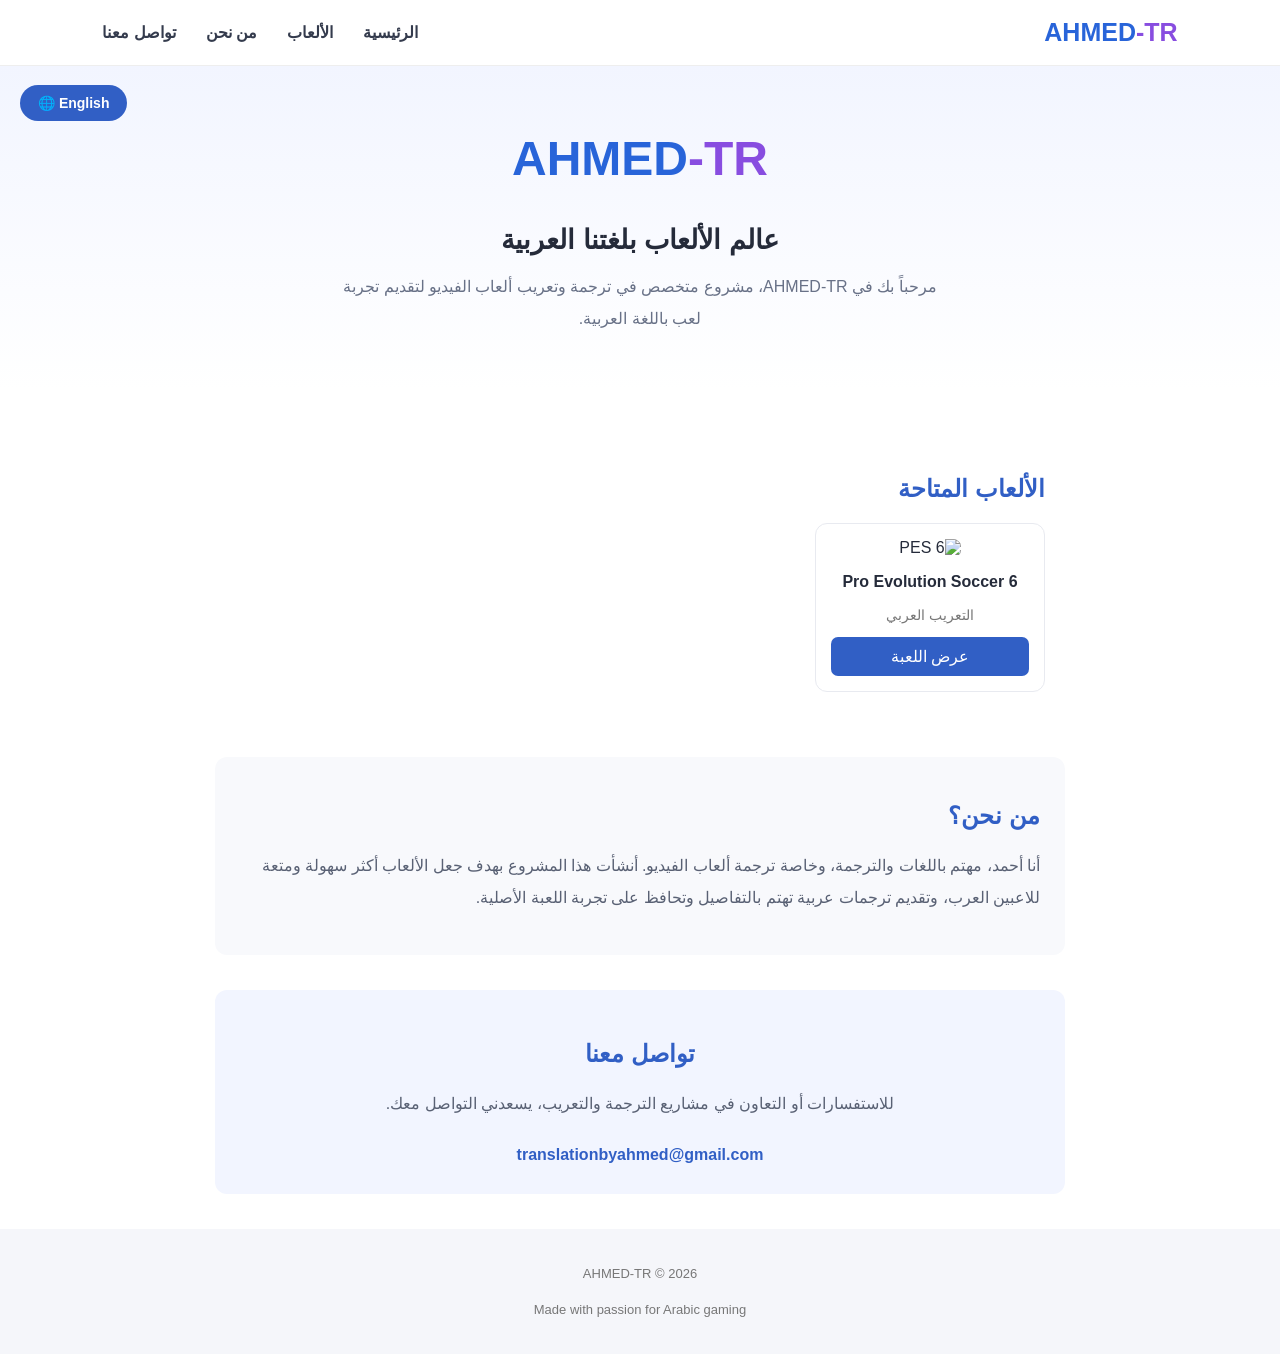
==== index.html @ 9e5cef14 "Add files via upload" ====
<!DOCTYPE html>
<html lang="ar" dir="rtl">

<head>
    <meta charset="UTF-8">
    <meta name="viewport" content="width=device-width, initial-scale=1.0">
    <title>AHMED-TR | تعريب الألعاب</title>
    <link rel="stylesheet" href="style.css">
</head>

<body>

    <nav class="navbar">
        <div class="nav-logo">AHMED<span>-TR</span></div>

        <div class="nav-links">
            <a href="index.html">الرئيسية</a>
            <a href="#games">الألعاب</a>
            <a href="#about">من نحن</a>
            <a href="#contact">تواصل معنا</a>
        </div>
    </nav>

    <a href="index-en.html" class="language-btn">English 🌐</a>

    <header class="hero">
        <div class="logo">AHMED<span>-TR</span></div>

        <h1>عالم الألعاب بلغتنا العربية</h1>

        <p>
            مرحباً بك في AHMED-TR،
            مشروع متخصص في ترجمة وتعريب ألعاب الفيديو
            لتقديم تجربة لعب باللغة العربية.
        </p>
    </header>

    <section class="games" id="games">
        <h2>الألعاب المتاحة</h2>

        <div class="game-card">
            <img src="pes6.jpg" alt="PES 6">
            <h3>Pro Evolution Soccer 6</h3>
            <p>التعريب العربي</p>
            <a href="pes6-page.html">عرض اللعبة</a>
        </div>
    </section>

    <section class="about" id="about">
        <h2>من نحن؟</h2>

        <p>
            أنا أحمد، مهتم باللغات والترجمة،
            وخاصة ترجمة ألعاب الفيديو.

            أنشأت هذا المشروع بهدف جعل الألعاب
            أكثر سهولة ومتعة للاعبين العرب،
            وتقديم ترجمات عربية تهتم بالتفاصيل
            وتحافظ على تجربة اللعبة الأصلية.
        </p>
    </section>

    <section class="contact" id="contact">
        <h2>تواصل معنا</h2>

        <p>
            للاستفسارات أو التعاون في مشاريع الترجمة والتعريب،
            يسعدني التواصل معك.
        </p>

        <a href="mailto:translationbyahmed@gmail.com">
            translationbyahmed@gmail.com
        </a>
    </section>

    <footer>
        <p>AHMED-TR © 2026</p>
        <p>Made with passion for Arabic gaming</p>
    </footer>

</body>
</html>
---- style.css ----
* {
    box-sizing: border-box;
}

html {
    scroll-behavior: smooth;
}

body {
    background: #ffffff;
    font-family: Arial, sans-serif;
    margin: 0;
    color: #252b3a;
}

/* Navigation Bar */

.navbar {
    display: flex;
    justify-content: space-between;
    align-items: center;
    padding: 18px 8%;
    background: #ffffff;
    border-bottom: 1px solid #eeeeee;
    direction: rtl;
}

.nav-logo {
    font-size: 25px;
    font-weight: 900;
    color: #2864d9;
    direction: ltr;
}

.nav-logo span {
    color: #884de0;
}

.nav-links {
    display: flex;
    align-items: center;
    gap: 30px;
}

.nav-links a {
    text-decoration: none;
    color: #343b4d;
    font-weight: bold;
    transition: 0.3s;
}

.nav-links a:hover {
    color: #884de0;
}

/* Hero Section */

.hero {
    text-align: center;
    padding: 65px 20px 55px;
    background: linear-gradient(180deg, #f2f5ff, #ffffff);
}

.logo {
    font-size: 48px;
    font-weight: 900;
    direction: ltr;
    display: inline-block;
    color: #2864d9;
    margin-bottom: 20px;
}

.logo span {
    color: #884de0;
}

.hero h1 {
    font-size: 27px;
    margin-bottom: 15px;
}

.hero p {
    color: #687187;
    line-height: 2;
    max-width: 600px;
    margin: auto;
}

/* Games Section */

.games {
    max-width: 850px;
    margin: 45px auto;
    padding: 20px;
}

.games h2 {
    color: #315fc5;
}

.game-card {
    width: 230px;
    padding: 15px;
    border: 1px solid #e8eaf0;
    border-radius: 12px;
    text-align: center;
    transition: 0.3s;
}

.game-card:hover {
    transform: translateY(-5px);
    box-shadow: 0 8px 25px #00000012;
}

.game-card img {
    width: 150px;
    height: 190px;
    object-fit: cover;
    border-radius: 7px;
}

.game-card h3 {
    font-size: 16px;
}

.game-card p {
    color: #777;
    font-size: 14px;
}

.game-card a {
    display: block;
    background: #315fc5;
    color: white;
    text-decoration: none;
    padding: 10px;
    border-radius: 7px;
    margin-top: 12px;
}

/* About Section */

.about {
    max-width: 850px;
    margin: 35px auto;
    padding: 25px;
    background: #f8f9fc;
    border-radius: 12px;
    text-align: right;
}

.about h2 {
    color: #315fc5;
}

.about p {
    line-height: 2;
    color: #596174;
}

/* Language Button */

.language-btn {
    position: absolute;
    top: 85px;
    left: 20px;
    background: #315fc5;
    color: white;
    text-decoration: none;
    padding: 10px 18px;
    border-radius: 25px;
    font-size: 14px;
    font-weight: bold;
    transition: 0.3s;
}

.language-btn:hover {
    background: #884de0;
    transform: scale(1.05);
}

/* Footer */

footer {
    background: #f5f6fa;
    text-align: center;
    padding: 20px;
    color: #777;
    font-size: 13px;
    line-height: 1.8;
}

/* Mobile Responsive */

@media (max-width: 600px) {
    .navbar {
        flex-direction: column;
        gap: 15px;
    }

    .nav-links {
        gap: 18px;
        flex-wrap: wrap;
        justify-content: center;
    }

    .hero {
        padding-top: 55px;
    }

    .logo {
        font-size: 38px;
    }

    .games {
        padding: 15px;
    }

    .game-card {
        margin: auto;
        max-width: 100%;
    }

    .language-btn {
        top: 120px;
        left: 10px;
        padding: 8px 12px;
    }

    .about {
        margin: 25px 15px;
    }
}
/* Contact Section */

.contact {
    max-width: 850px;
    margin: 35px auto;
    padding: 30px 20px;
    background: #f2f5ff;
    border-radius: 12px;
    text-align: center;
}

.contact h2 {
    color: #315fc5;
}

.contact p {
    color: #596174;
    line-height: 2;
}

.contact a {
    display: inline-block;
    color: #315fc5;
    font-weight: bold;
    text-decoration: none;
    direction: ltr;
    margin-top: 10px;
}

.contact a:hover {
    color: #884de0;
}

@media (max-width: 600px) {
    .contact {
        margin: 25px 15px;
    }
}

/* PES 6 Game Page */

.game-hero {
    text-align: center;
    padding: 50px 20px;
    background: linear-gradient(180deg, #f2f5ff, #ffffff);
}

.game-hero h1 {
    color: #315fc5;
    font-size: 30px;
}

.game-hero p {
    color: #687187;
    font-size: 17px;
}

.game-hero img {
    width: 180px;
    height: 230px;
    object-fit: cover;
    border-radius: 10px;
    margin-top: 20px;
}

/* Game Details */

.game-details {
    max-width: 850px;
    margin: 35px auto;
    padding: 25px;
    background: #f8f9fc;
    border-radius: 12px;
}

.game-details h2,
.screenshots h2,
.download-section h2 {
    color: #315fc5;
}

.game-details p {
    color: #596174;
    line-height: 2;
}

/* Screenshots */

.screenshots {
    max-width: 850px;
    margin: 45px auto;
    padding: 20px;
    text-align: center;
}

.screenshots h2 {
    margin-bottom: 10px;
}

.screenshots > p {
    color: #687187;
    margin-bottom: 25px;
}

.screenshot-placeholder {
    width: 100%;
    min-height: 220px;
    margin: 20px auto;
    border: 2px dashed #cbd5ee;
    border-radius: 12px;
    background: #f8faff;
    display: flex;
    align-items: center;
    justify-content: center;
    color: #8a94aa;
}

/* Download */

.download-section {
    max-width: 850px;
    margin: 35px auto;
    padding: 30px 20px;
    text-align: center;
    background: #f2f5ff;
    border-radius: 12px;
}

.download-section p {
    color: #687187;
    line-height: 2;
}


.download-btn {
    display: inline-block;
    cursor: pointer;
    text-decoration: none;
    background: #315fc5;
    color: white;
    padding: 12px 25px;
    border-radius: 8px;
    font-weight: bold;
    transition: 0.3s;
}

.download-btn:hover {
    background: #884de0;
    transform: translateY(-2px);
}


/* Mobile */

@media (max-width: 600px) {
    .game-details,
    .screenshots,
    .download-section {
        margin: 25px 15px;
        width: auto;
    }

    .game-hero h1 {
        font-size: 24px;
    }

    .screenshot-placeholder {
        min-height: 160px;
    }
}
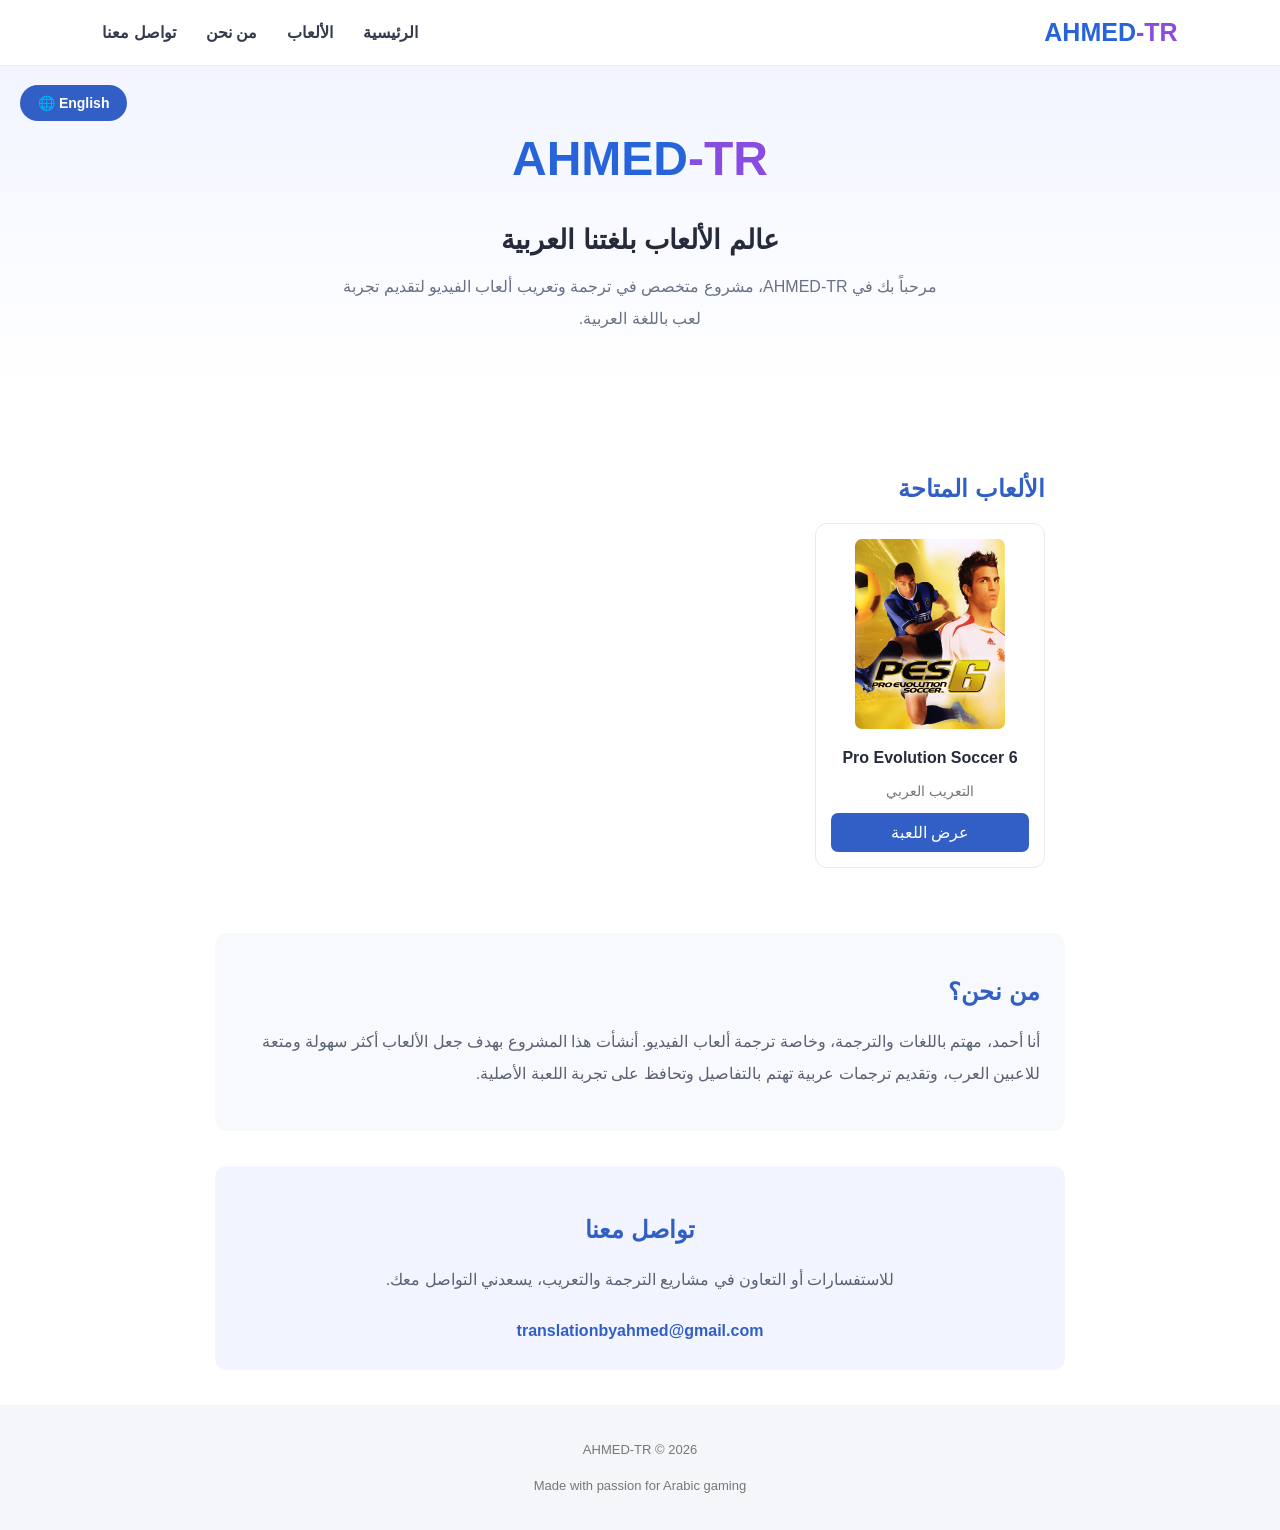
==== commit 9da098d7: "Update index.html" ====
--- a/index.html
+++ b/index.html
@@ -40,7 +40,7 @@
         <h2>الألعاب المتاحة</h2>
 
         <div class="game-card">
-            <img src="pes6.jpg" alt="PES 6">
+            <img src="PES6.jpg" alt="PES 6">
             <h3>Pro Evolution Soccer 6</h3>
             <p>التعريب العربي</p>
             <a href="pes6-page.html">عرض اللعبة</a>
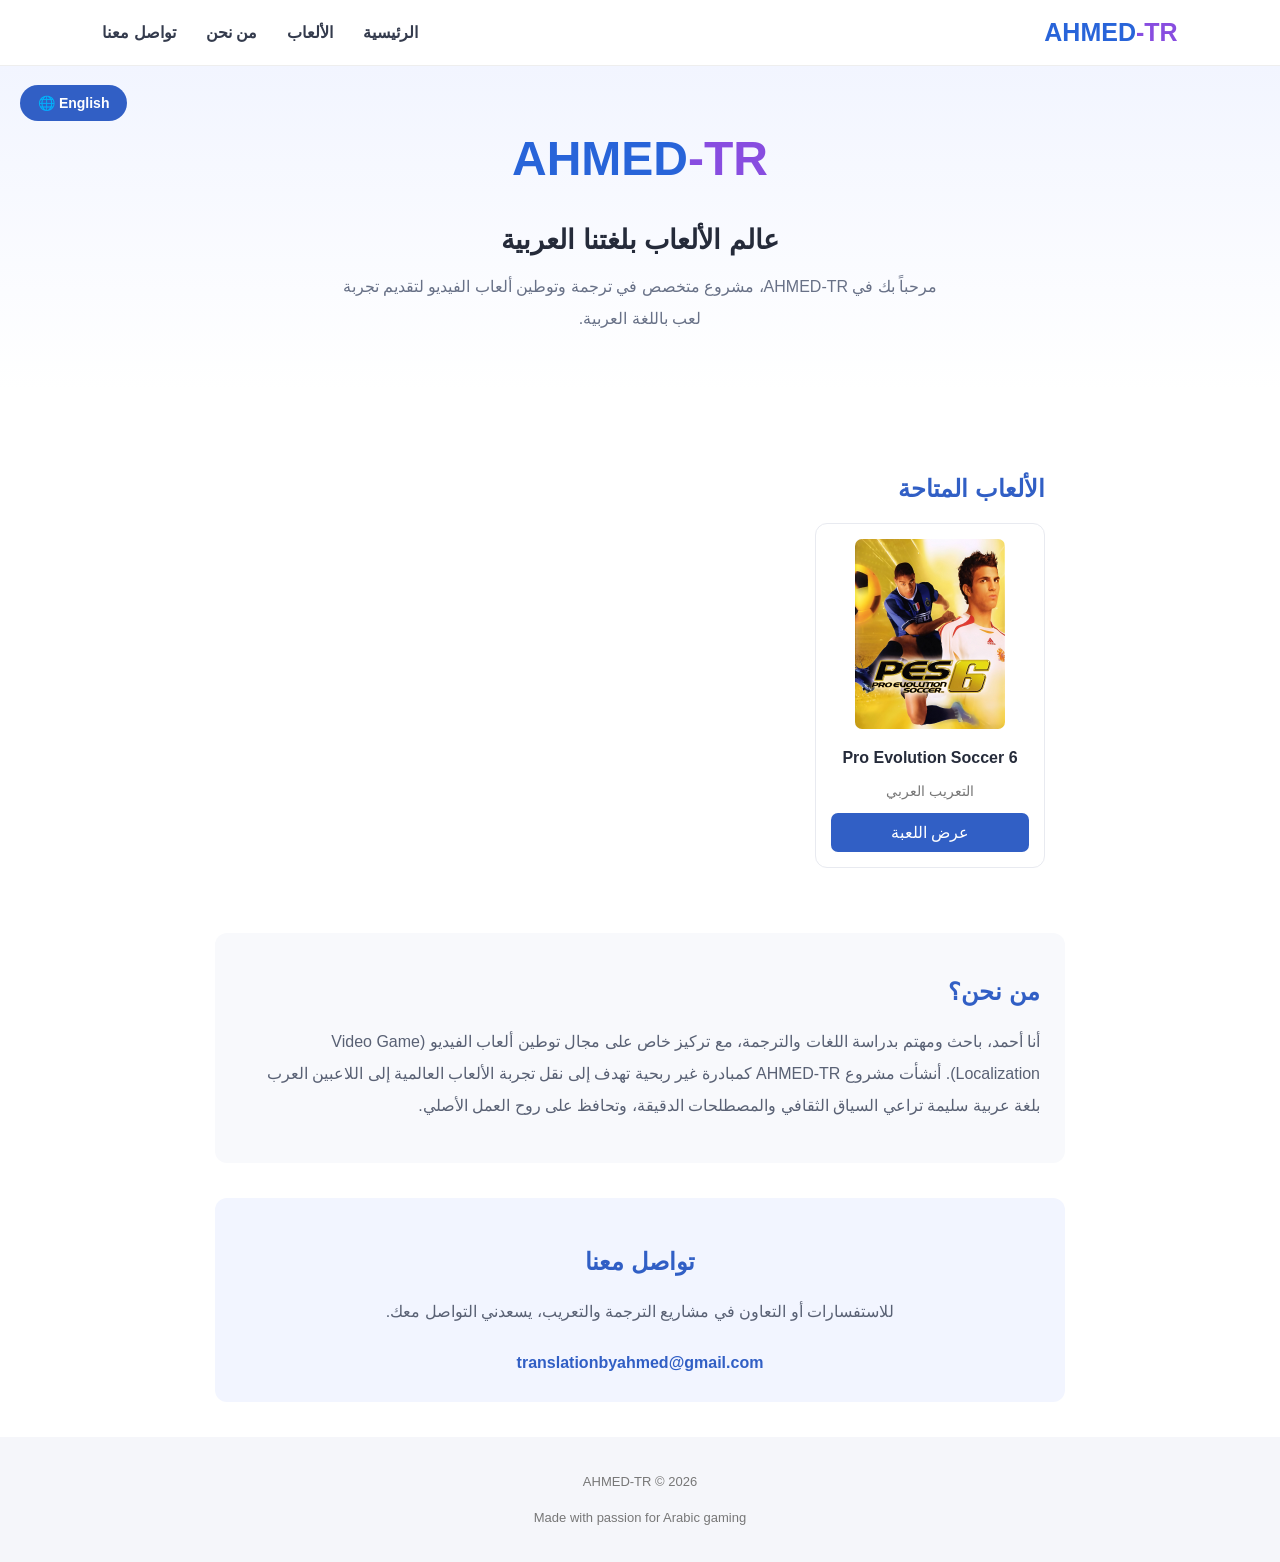
==== commit 2208850f: "Update index.html" ====
--- a/index.html
+++ b/index.html
@@ -1,11 +1,11 @@
-
 <!DOCTYPE html>
 <html lang="ar" dir="rtl">
 
 <head>
     <meta charset="UTF-8">
     <meta name="viewport" content="width=device-width, initial-scale=1.0">
-    <title>AHMED-TR | تعريب الألعاب</title>
+    <meta name="description" content="موقع AHMED-TR المتخصص في ترجمة وتوطين ألعاب الفيديو إلى اللغة العربية لتقديم تجربة لعب أصيلة ومتكاملة.">
+    <title>AHMED-TR | تعريب وتوطين الألعاب</title>
     <link rel="stylesheet" href="style.css">
 </head>
 
@@ -31,7 +31,7 @@
 
         <p>
             مرحباً بك في AHMED-TR،
-            مشروع متخصص في ترجمة وتعريب ألعاب الفيديو
+            مشروع متخصص في ترجمة وتوطين ألعاب الفيديو
             لتقديم تجربة لعب باللغة العربية.
         </p>
     </header>
@@ -51,13 +51,8 @@
         <h2>من نحن؟</h2>
 
         <p>
-            أنا أحمد، مهتم باللغات والترجمة،
-            وخاصة ترجمة ألعاب الفيديو.
-
-            أنشأت هذا المشروع بهدف جعل الألعاب
-            أكثر سهولة ومتعة للاعبين العرب،
-            وتقديم ترجمات عربية تهتم بالتفاصيل
-            وتحافظ على تجربة اللعبة الأصلية.
+            أنا أحمد، باحث ومهتم بدراسة اللغات والترجمة، مع تركيز خاص على مجال توطين ألعاب الفيديو (Video Game Localization).
+            أنشأت مشروع AHMED-TR كمبادرة غير ربحية تهدف إلى نقل تجربة الألعاب العالمية إلى اللاعبين العرب بلغة عربية سليمة تراعي السياق الثقافي والمصطلحات الدقيقة، وتحافظ على روح العمل الأصلي.
         </p>
     </section>
 
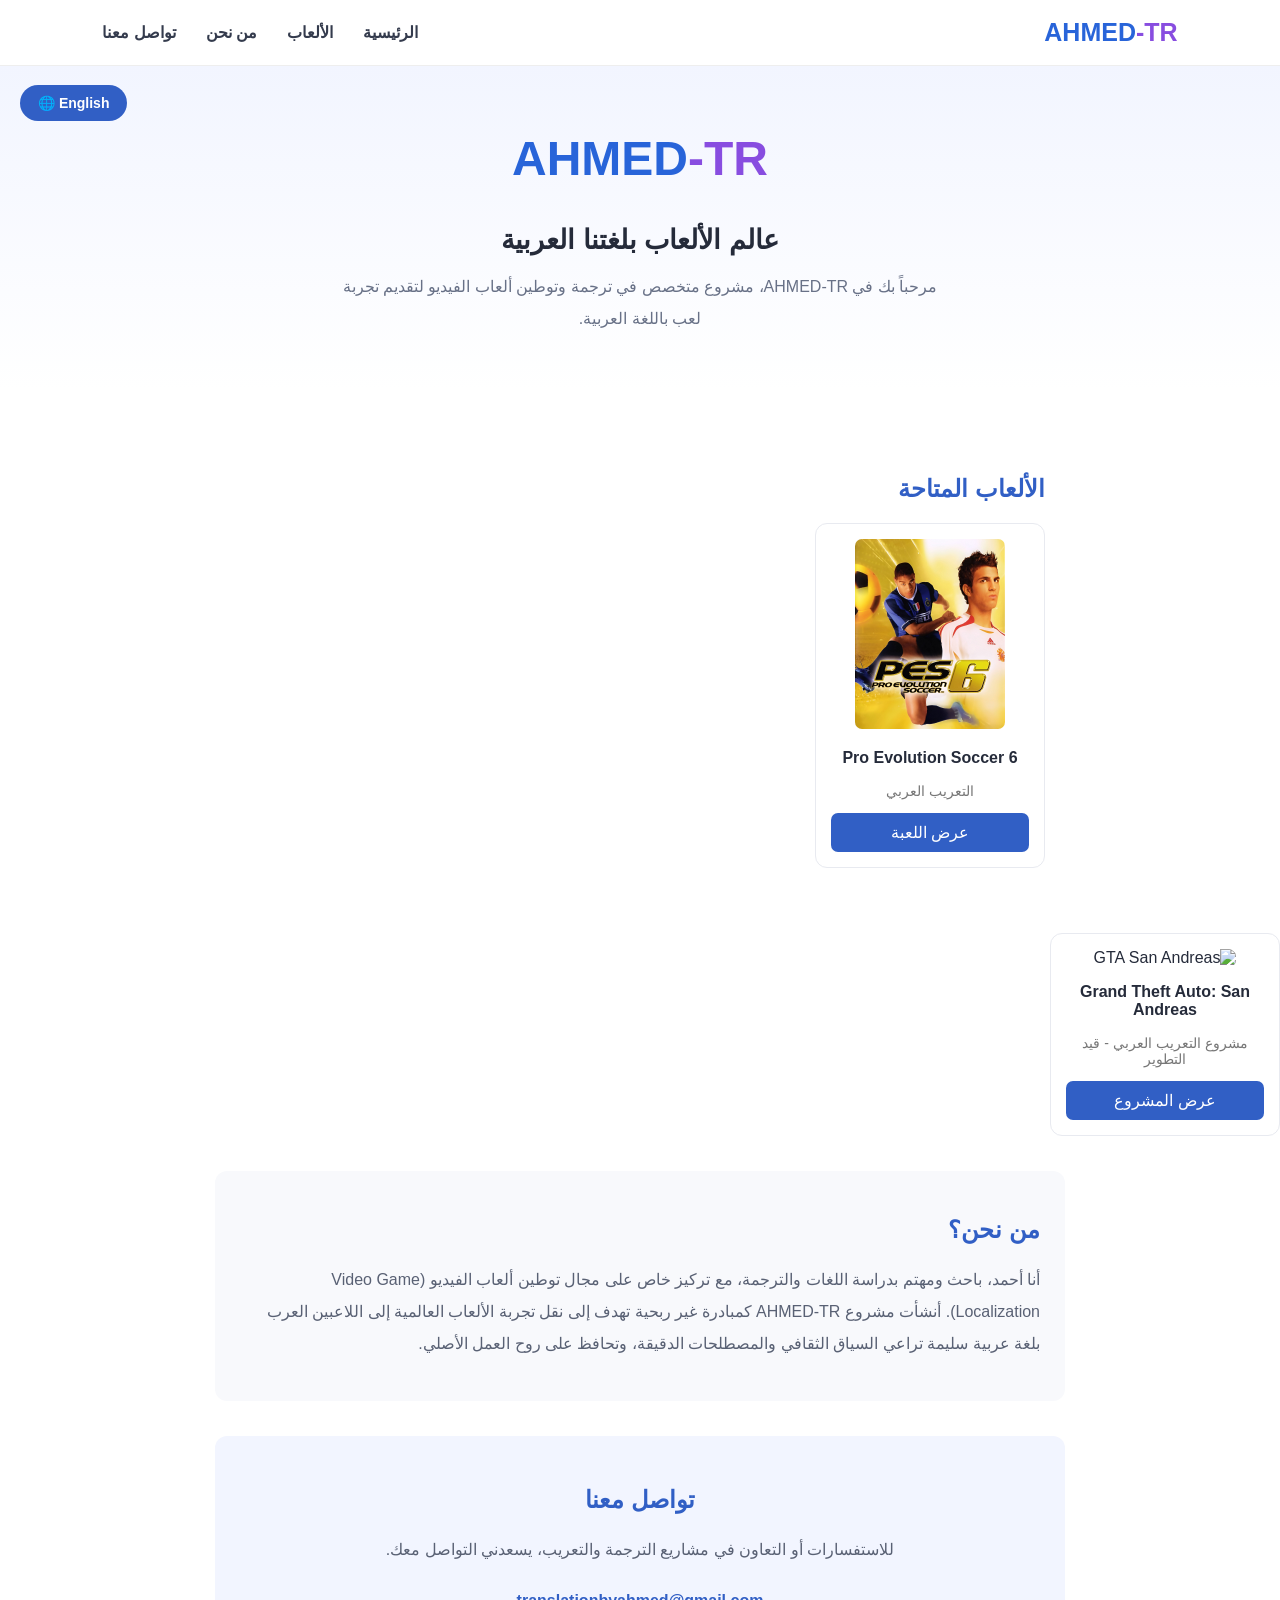
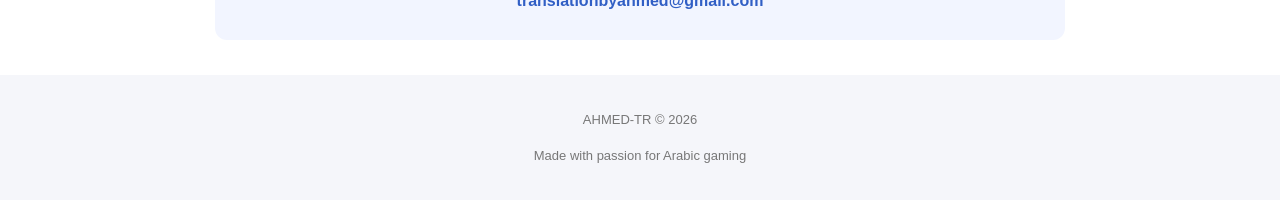
==== commit c824c4b9: "Update index.html" ====
--- a/index.html
+++ b/index.html
@@ -45,7 +45,13 @@
             <p>التعريب العربي</p>
             <a href="pes6-page.html">عرض اللعبة</a>
         </div>
-    </section>
+    </section> 
+    <div class="game-card">
+    <img src="GTA-SA.jpg" alt="GTA San Andreas">
+    <h3>Grand Theft Auto: San Andreas</h3>
+    <p>مشروع التعريب العربي - قيد التطوير</p>
+    <a href="gta-sa-page.html">عرض المشروع</a>
+</div>
 
     <section class="about" id="about">
         <h2>من نحن؟</h2>
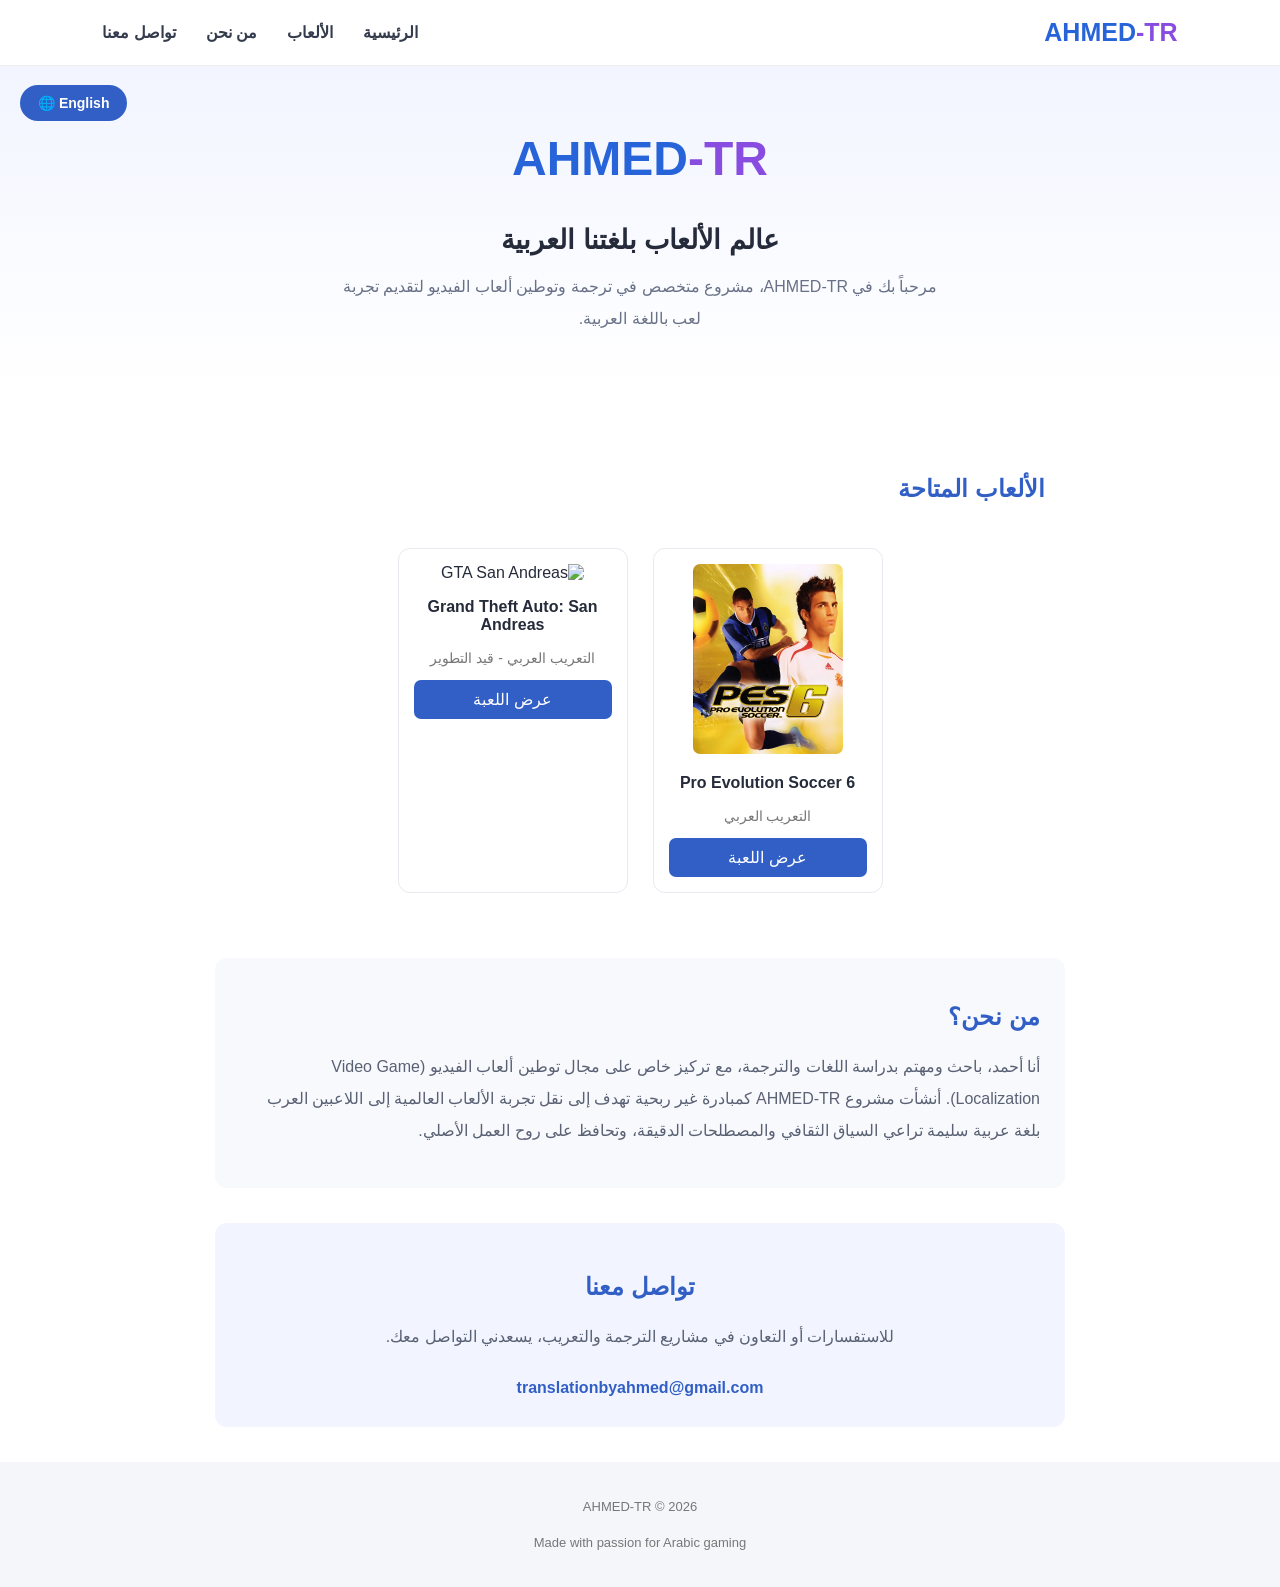
==== commit ab4e85fa: "Update index.html" ====
--- a/index.html
+++ b/index.html
@@ -1,3 +1,4 @@
+
 <!DOCTYPE html>
 <html lang="ar" dir="rtl">
 
@@ -45,13 +46,15 @@
             <p>التعريب العربي</p>
             <a href="pes6-page.html">عرض اللعبة</a>
         </div>
-    </section> 
-    <div class="game-card">
-    <img src="GTA-SA.jpg" alt="GTA San Andreas">
-    <h3>Grand Theft Auto: San Andreas</h3>
-    <p>مشروع التعريب العربي - قيد التطوير</p>
-    <a href="gta-sa-page.html">عرض المشروع</a>
-</div>
+
+        <div class="game-card">
+            <img src="GTA-SA.jpg" alt="GTA San Andreas">
+            <h3>Grand Theft Auto: San Andreas</h3>
+            <p>التعريب العربي - قيد التطوير</p>
+            <a href="gta-sa-page.html">عرض اللعبة</a>
+        </div>
+
+    </section>
 
     <section class="about" id="about">
         <h2>من نحن؟</h2>
--- a/style.css
+++ b/style.css
@@ -1,4 +1,3 @@
-
 * {
     box-sizing: border-box;
 }
@@ -402,3 +401,27 @@
         min-height: 160px;
     }
 }
+/* Games Cards Layout */
+
+.games {
+    display: flex;
+    flex-wrap: wrap;
+    justify-content: center;
+    gap: 25px;
+}
+
+.games h2 {
+    width: 100%;
+    text-align: right;
+}
+
+.game-card {
+    flex: 0 0 230px;
+    max-width: 100%;
+}
+
+@media (max-width: 600px) {
+    .games {
+        justify-content: center;
+    }
+}
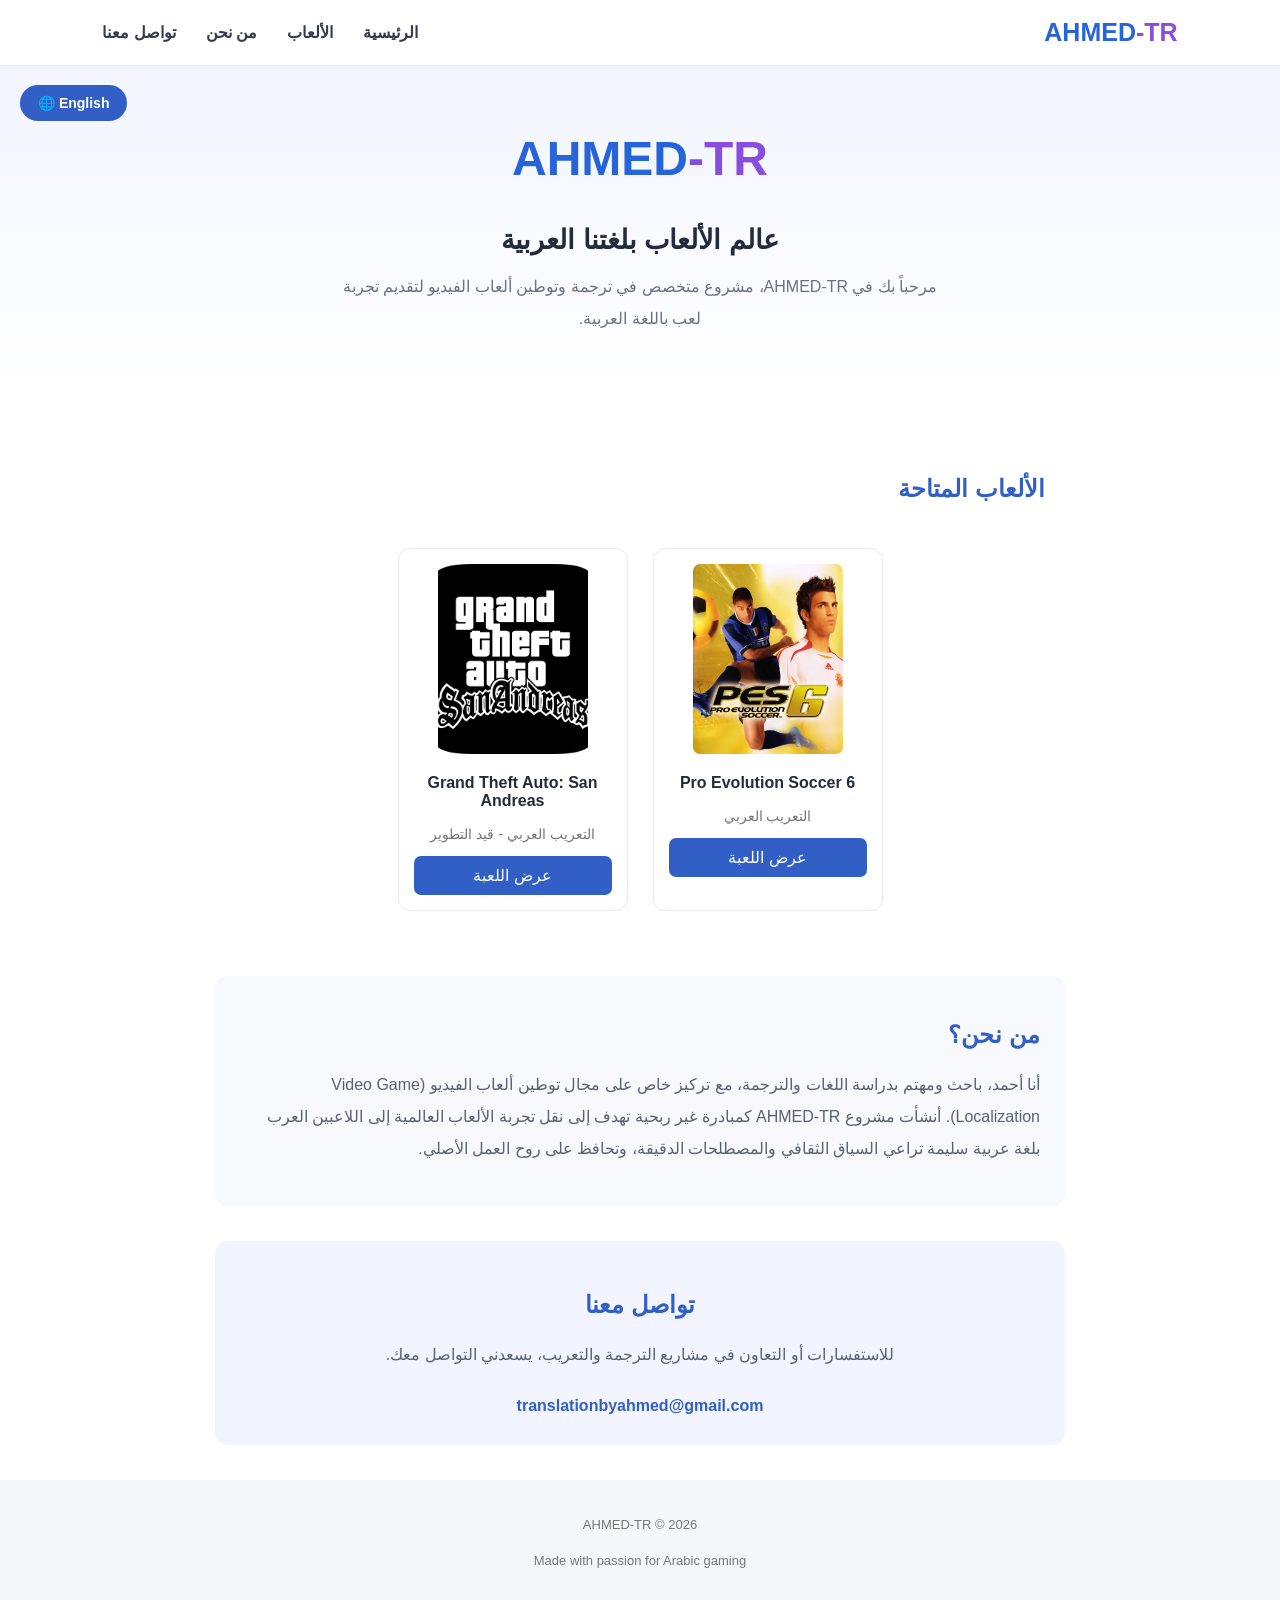
==== commit abefe76a: "Update index.html" ====
--- a/index.html
+++ b/index.html
@@ -48,7 +48,7 @@
         </div>
 
         <div class="game-card">
-            <img src="GTA-SA.jpg" alt="GTA San Andreas">
+          <img src="grand-theft-auto-san-andreas_c4x9.jpg" alt="GTA San Andreas">
             <h3>Grand Theft Auto: San Andreas</h3>
             <p>التعريب العربي - قيد التطوير</p>
             <a href="gta-sa-page.html">عرض اللعبة</a>
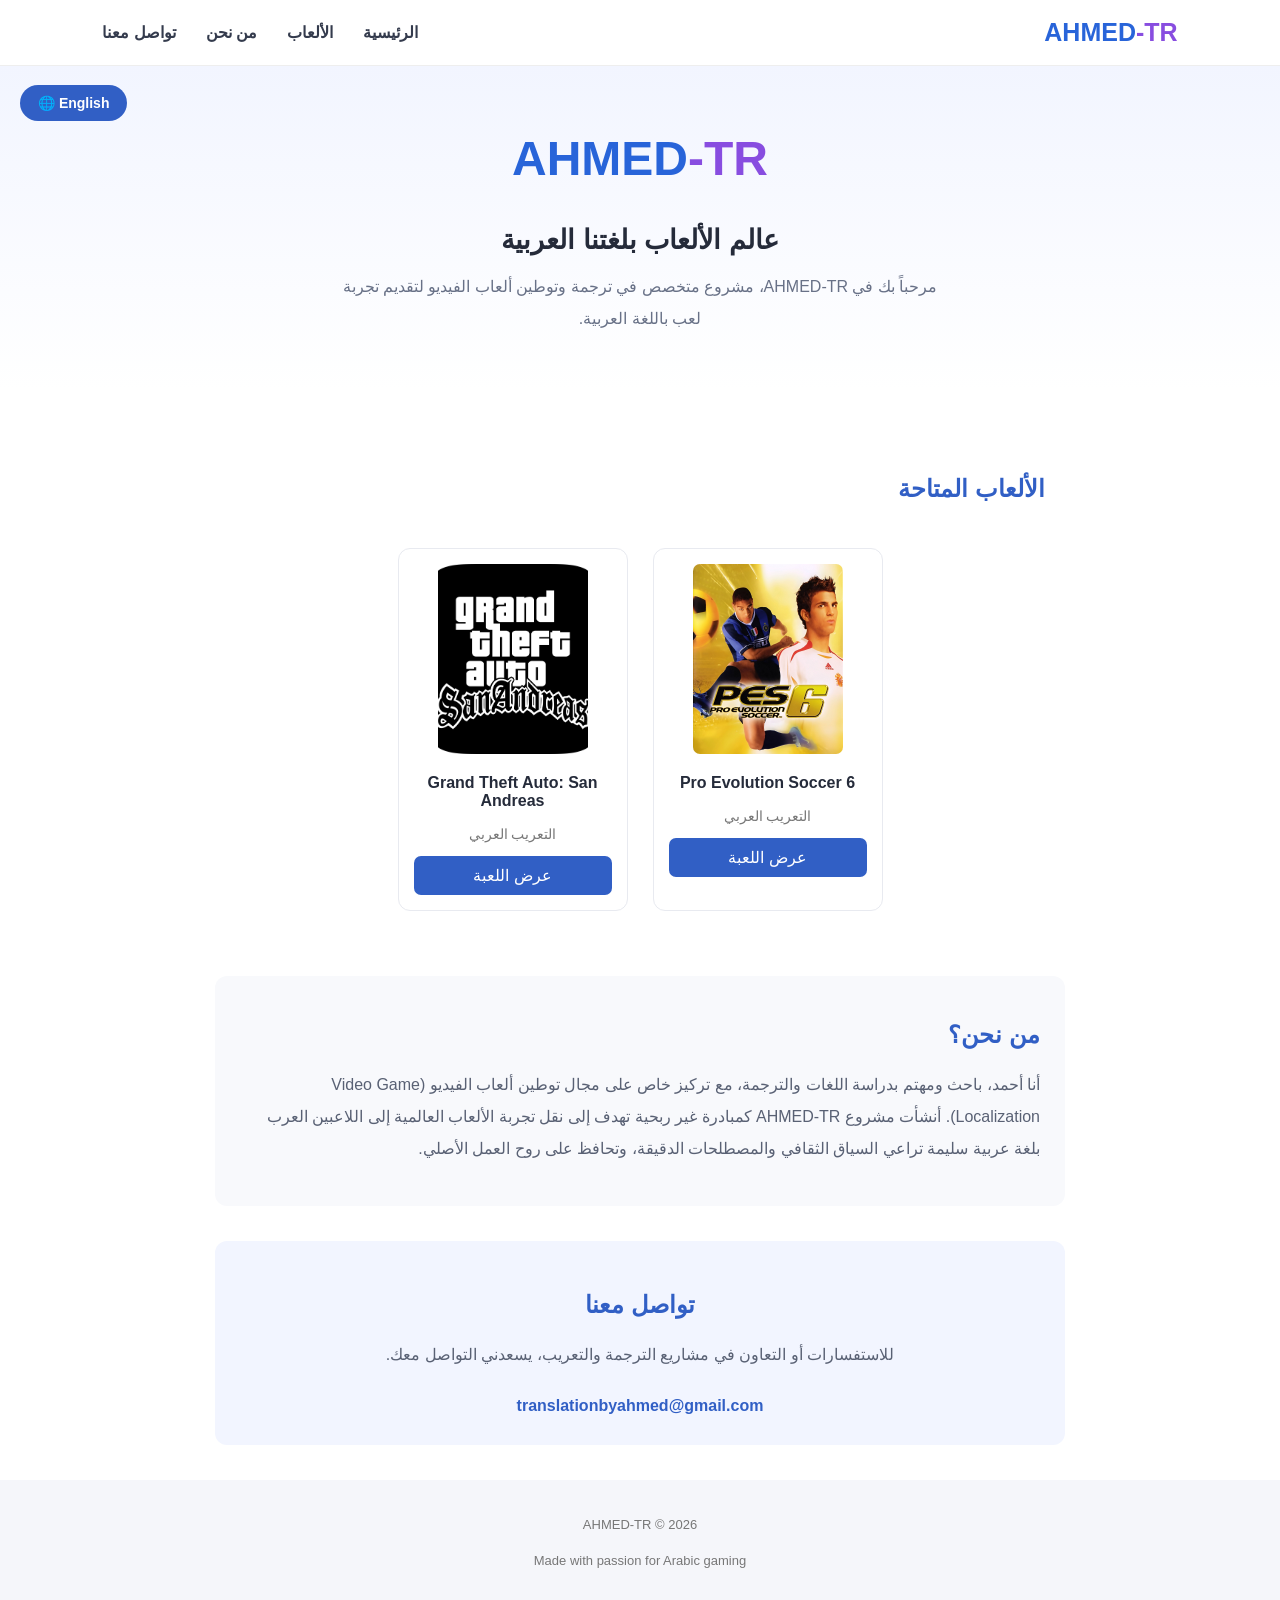
==== commit 6d84f58c: "Update index.html" ====
--- a/index.html
+++ b/index.html
@@ -50,7 +50,7 @@
         <div class="game-card">
           <img src="grand-theft-auto-san-andreas_c4x9.jpg" alt="GTA San Andreas">
             <h3>Grand Theft Auto: San Andreas</h3>
-            <p>التعريب العربي - قيد التطوير</p>
+            <p>التعريب العربي </p>
             <a href="gta-sa-page.html">عرض اللعبة</a>
         </div>
 
--- a/style.css
+++ b/style.css
@@ -425,3 +425,29 @@
         justify-content: center;
     }
 }
+
+/* Large Vertical Screenshot Gallery */
+
+.screenshot-gallery {
+    display: flex;
+    flex-direction: column;
+    align-items: center;
+    gap: 30px;
+    width: 100%;
+}
+
+.screenshot-gallery img {
+    display: block;
+    width: 100%;
+    max-width: 750px;
+    height: auto;
+    object-fit: contain;
+    border-radius: 12px;
+    box-shadow: 0 5px 20px #00000015;
+}
+
+@media (max-width: 600px) {
+    .screenshot-gallery img {
+        max-width: 100%;
+    }
+}
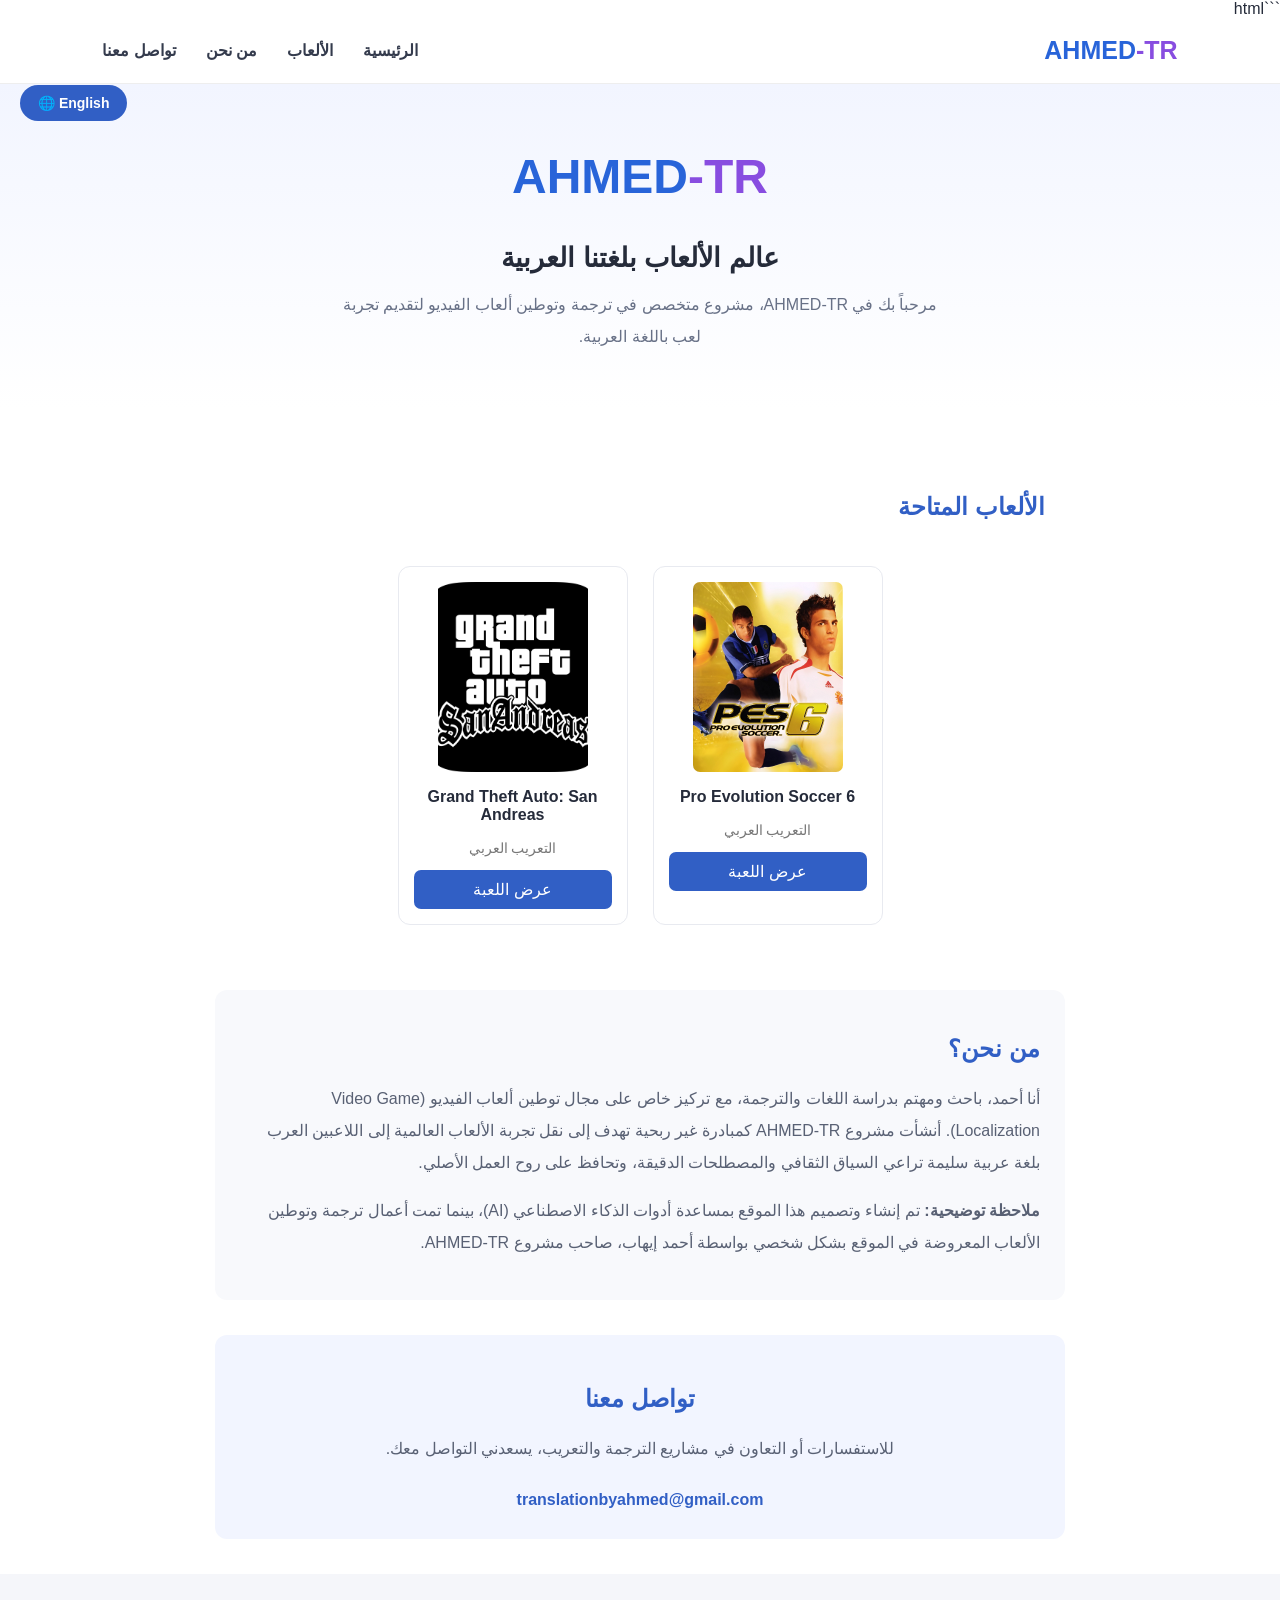
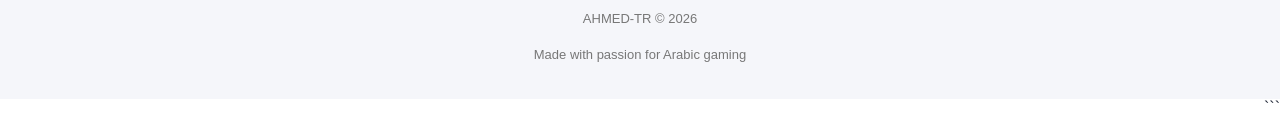
==== commit 7f1c0951: "Update index.html" ====
--- a/index.html
+++ b/index.html
@@ -1,4 +1,4 @@
-
+```html
 <!DOCTYPE html>
 <html lang="ar" dir="rtl">
 
@@ -48,9 +48,9 @@
         </div>
 
         <div class="game-card">
-          <img src="grand-theft-auto-san-andreas_c4x9.jpg" alt="GTA San Andreas">
+            <img src="grand-theft-auto-san-andreas_c4x9.jpg" alt="GTA San Andreas">
             <h3>Grand Theft Auto: San Andreas</h3>
-            <p>التعريب العربي </p>
+            <p>التعريب العربي</p>
             <a href="gta-sa-page.html">عرض اللعبة</a>
         </div>
 
@@ -62,6 +62,12 @@
         <p>
             أنا أحمد، باحث ومهتم بدراسة اللغات والترجمة، مع تركيز خاص على مجال توطين ألعاب الفيديو (Video Game Localization).
             أنشأت مشروع AHMED-TR كمبادرة غير ربحية تهدف إلى نقل تجربة الألعاب العالمية إلى اللاعبين العرب بلغة عربية سليمة تراعي السياق الثقافي والمصطلحات الدقيقة، وتحافظ على روح العمل الأصلي.
+        </p>
+
+        <p>
+            <strong>ملاحظة توضيحية:</strong>
+            تم إنشاء وتصميم هذا الموقع بمساعدة أدوات الذكاء الاصطناعي (AI)،
+            بينما تمت أعمال ترجمة وتوطين الألعاب المعروضة في الموقع بشكل شخصي بواسطة أحمد إيهاب، صاحب مشروع AHMED-TR.
         </p>
     </section>
 
@@ -85,3 +91,4 @@
 
 </body>
 </html>
+```
